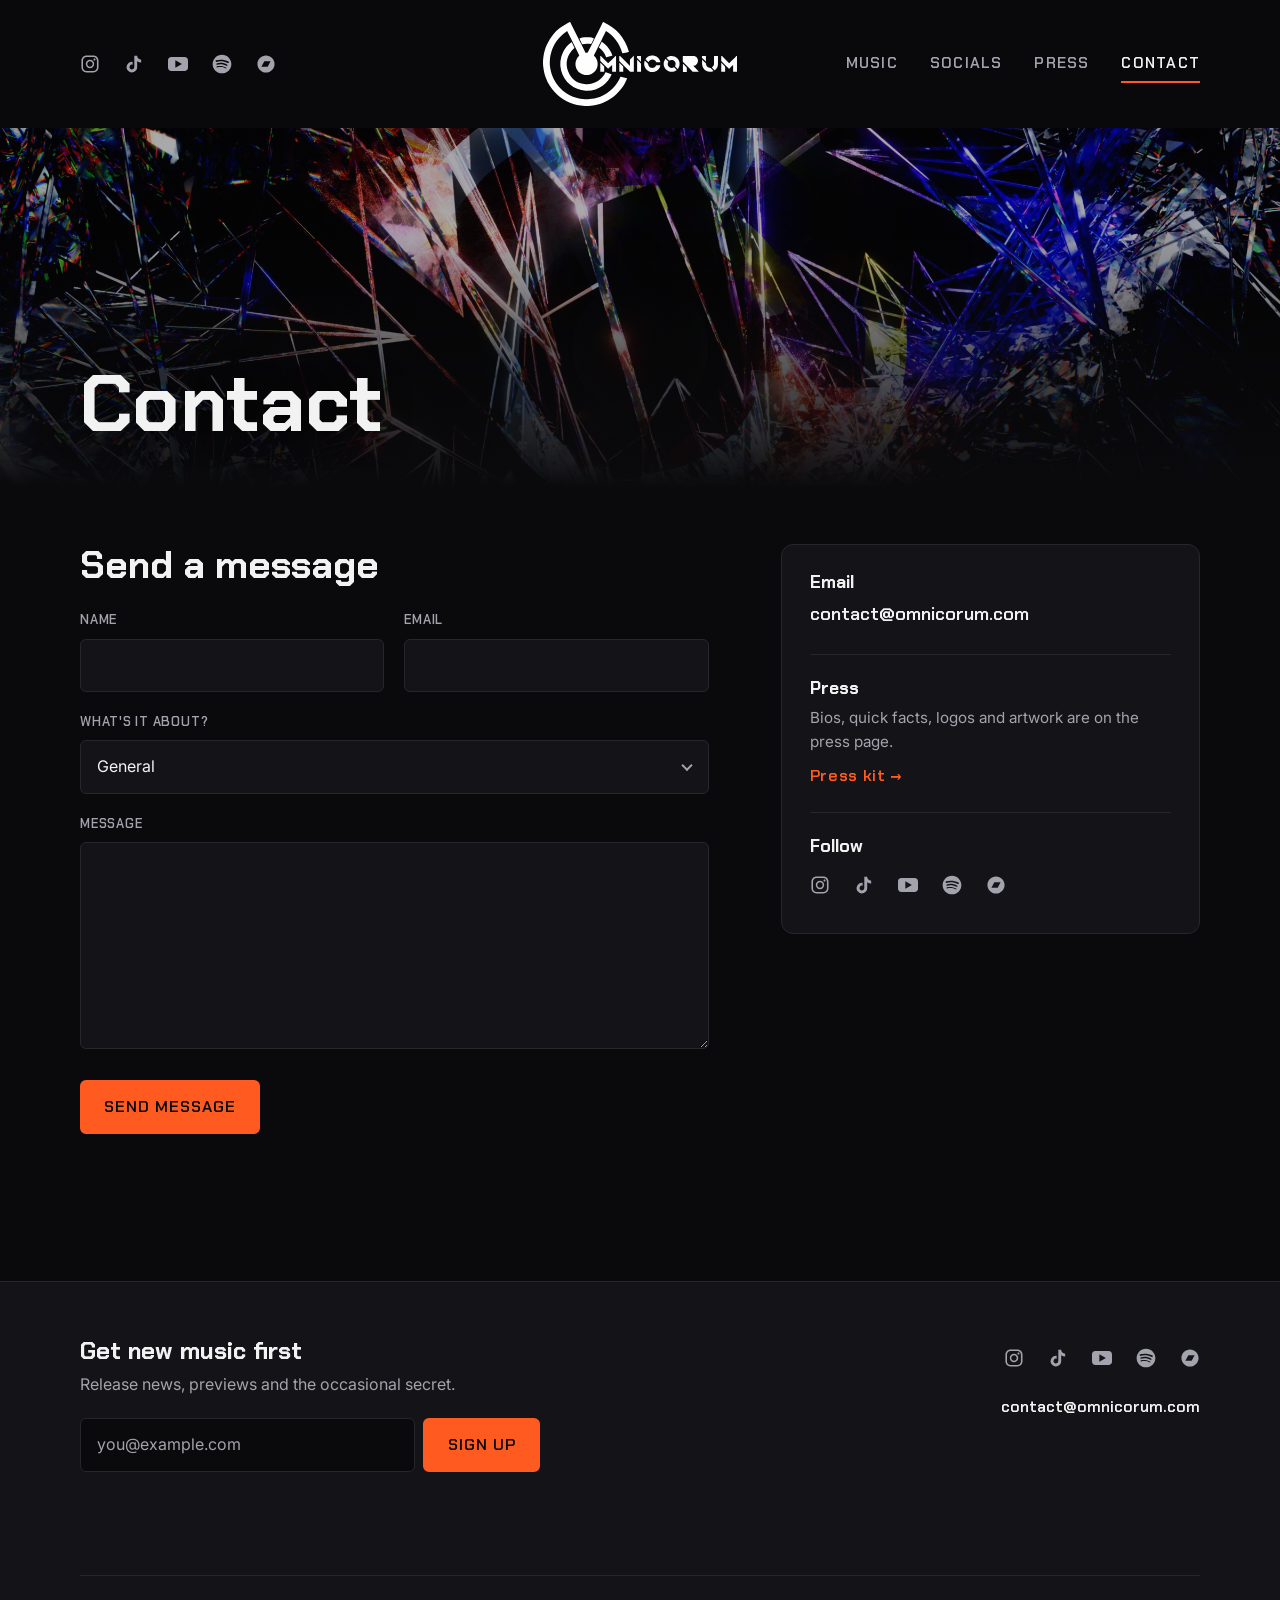
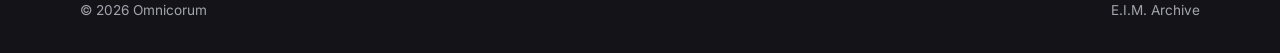
==== contact.html @ ad64fa4e "redesign 6" ====
<!doctype html>
<html lang="en">
<head>
  <meta charset="utf-8">
  <meta name="viewport" content="width=device-width, initial-scale=1">
  <title>Contact | Omnicorum</title>
  <meta name="description" content="Contact Omnicorum for booking, press, collaborations and general inquiries.">

  <link rel="preconnect" href="https://fonts.googleapis.com">
  <link rel="preconnect" href="https://fonts.gstatic.com" crossorigin>
  <link rel="stylesheet" href="css/style.css">
  <script src="js/main.js" defer></script>
</head>
<body>
  <a class="skip-link" href="#main">Skip to content</a>

  <!-- ================= BANNER (same on every page) ================= -->
  <header class="site-header">
    <div class="container header-inner">
      <ul class="social-links header-socials">
        <li><a href="https://www.instagram.com/omnicorum" target="_blank" rel="noopener" aria-label="Instagram"><svg class="icon" aria-hidden="true"><use href="assets/icons/sprite.svg#instagram"></use></svg></a></li>
        <li><a href="https://www.tiktok.com/@omnicorum" target="_blank" rel="noopener" aria-label="TikTok"><svg class="icon" aria-hidden="true"><use href="assets/icons/sprite.svg#tiktok"></use></svg></a></li>
        <li><a href="https://www.youtube.com/@omnicorum" target="_blank" rel="noopener" aria-label="YouTube"><svg class="icon" aria-hidden="true"><use href="assets/icons/sprite.svg#youtube"></use></svg></a></li>
        <li><a href="https://open.spotify.com/artist/0wldjAyeuhWqBZ5R2UJt0f" target="_blank" rel="noopener" aria-label="Spotify"><svg class="icon" aria-hidden="true"><use href="assets/icons/sprite.svg#spotify"></use></svg></a></li>
        <li><a href="https://omnicorum.bandcamp.com" target="_blank" rel="noopener" aria-label="Bandcamp"><svg class="icon" aria-hidden="true"><use href="assets/icons/sprite.svg#bandcamp"></use></svg></a></li>
      </ul>

      <a class="logo" href="index.html">
        <img src="assets/brand/OMNI%20Full%20Name%20Logo.svg" alt="Omnicorum, home" width="1843" height="798">
      </a>

      <nav class="site-nav" aria-label="Main">
        <ul>
          <li><a href="music.html">Music</a></li>
          <li><a href="socials.html">Socials</a></li>
          <li><a href="press.html">Press</a></li>
          <li><a href="contact.html" aria-current="page">Contact</a></li>
        </ul>
      </nav>
    </div>
  </header>
  <!-- =============== END BANNER =============== -->

  <main id="main">

    <!-- ===== PAGE TITLE BANNER ===== -->
    <div class="page-head">
      <div class="hero-bg" aria-hidden="true">
        <img
          src="assets/releases/the-end-of-an-era/banner-1200.jpg"
          srcset="assets/releases/the-end-of-an-era/banner-1200.jpg 1200w,
                  assets/releases/the-end-of-an-era/banner-2400.jpg 2400w"
          sizes="100vw" alt="" fetchpriority="high">
      </div>
      <div class="container">
        <h1>Contact</h1>
      </div>
    </div>

    <section class="section" aria-labelledby="form-title">
      <div class="container contact-layout">

        <!-- ===== CONTACT FORM =====
             Until Formspree is set up, submitting opens the visitor's email app with the message filled in.
             To switch to Formspree: paste your form URL into data-formspree="" (e.g. https://formspree.io/f/abcdwxyz). -->
        <form class="contact-form" data-contact data-formspree="" data-email="contact@omnicorum.com">
          <h2 id="form-title">Send a message</h2>

          <div class="form-row">
            <div class="form-field">
              <label for="contact-name">Name</label>
              <input id="contact-name" name="name" type="text" autocomplete="name" required>
            </div>
            <div class="form-field">
              <label for="contact-email">Email</label>
              <input id="contact-email" name="email" type="email" autocomplete="email" required>
            </div>
          </div>

          <div class="form-field">
            <label for="contact-type">What's it about?</label>
            <div class="select-wrap">
              <select id="contact-type" name="type">
                <option value="booking">Booking</option>
                <option value="press">Press</option>
                <option value="collab">Collaboration</option>
                <option value="general" selected>General</option>
              </select>
            </div>
          </div>

          <div class="form-field">
            <label for="contact-message">Message</label>
            <textarea id="contact-message" name="message" rows="7" required></textarea>
          </div>

          <!-- Spam trap: hidden from people, bots tend to fill it in -->
          <div class="visually-hidden" aria-hidden="true">
            <label for="contact-gotcha">Leave this empty</label>
            <input id="contact-gotcha" name="_gotcha" type="text" tabindex="-1" autocomplete="off">
          </div>

          <button class="btn" type="submit">Send message</button>
          <p class="form-status" role="status" aria-live="polite"></p>
        </form>

        <!-- ===== DIRECT CONTACT ===== -->
        <aside class="contact-aside" aria-label="Other ways to get in touch">
          <div class="contact-block">
            <h2>Email</h2>
            <a class="contact-email" href="mailto:contact@omnicorum.com">contact@omnicorum.com</a>
          </div>

          <div class="contact-block">
            <h2>Press</h2>
            <p>Bios, quick facts, logos and artwork are on the press page.</p>
            <a class="text-link" href="press.html">Press kit &rarr;</a>
          </div>

          <div class="contact-block">
            <h2>Follow</h2>
            <ul class="social-links">
              <li><a href="https://www.instagram.com/omnicorum" target="_blank" rel="noopener" aria-label="Instagram"><svg class="icon" aria-hidden="true"><use href="assets/icons/sprite.svg#instagram"></use></svg></a></li>
              <li><a href="https://www.tiktok.com/@omnicorum" target="_blank" rel="noopener" aria-label="TikTok"><svg class="icon" aria-hidden="true"><use href="assets/icons/sprite.svg#tiktok"></use></svg></a></li>
              <li><a href="https://www.youtube.com/@omnicorum" target="_blank" rel="noopener" aria-label="YouTube"><svg class="icon" aria-hidden="true"><use href="assets/icons/sprite.svg#youtube"></use></svg></a></li>
              <li><a href="https://open.spotify.com/artist/0wldjAyeuhWqBZ5R2UJt0f" target="_blank" rel="noopener" aria-label="Spotify"><svg class="icon" aria-hidden="true"><use href="assets/icons/sprite.svg#spotify"></use></svg></a></li>
              <li><a href="https://omnicorum.bandcamp.com" target="_blank" rel="noopener" aria-label="Bandcamp"><svg class="icon" aria-hidden="true"><use href="assets/icons/sprite.svg#bandcamp"></use></svg></a></li>
            </ul>
          </div>
        </aside>

      </div>
    </section>

  </main>

  <!-- ================= FOOTER (same on every page) ================= -->
  <footer class="site-footer">
    <div class="container">
      <div class="footer-grid">
        <div class="signup">
          <h2>Get new music first</h2>
          <p>Release news, previews and the occasional secret.</p>
          <form class="signup-form" data-placeholder>
            <label class="visually-hidden" for="footer-email">Email address</label>
            <input id="footer-email" type="email" name="email" placeholder="you@example.com" autocomplete="email" required>
            <button class="btn" type="submit">Sign up</button>
          </form>
          <p class="form-status" role="status" aria-live="polite"></p>
        </div>

        <div class="footer-links">
          <ul class="social-links">
            <li><a href="https://www.instagram.com/omnicorum" target="_blank" rel="noopener" aria-label="Instagram"><svg class="icon" aria-hidden="true"><use href="assets/icons/sprite.svg#instagram"></use></svg></a></li>
            <li><a href="https://www.tiktok.com/@omnicorum" target="_blank" rel="noopener" aria-label="TikTok"><svg class="icon" aria-hidden="true"><use href="assets/icons/sprite.svg#tiktok"></use></svg></a></li>
            <li><a href="https://www.youtube.com/@omnicorum" target="_blank" rel="noopener" aria-label="YouTube"><svg class="icon" aria-hidden="true"><use href="assets/icons/sprite.svg#youtube"></use></svg></a></li>
            <li><a href="https://open.spotify.com/artist/0wldjAyeuhWqBZ5R2UJt0f" target="_blank" rel="noopener" aria-label="Spotify"><svg class="icon" aria-hidden="true"><use href="assets/icons/sprite.svg#spotify"></use></svg></a></li>
            <li><a href="https://omnicorum.bandcamp.com" target="_blank" rel="noopener" aria-label="Bandcamp"><svg class="icon" aria-hidden="true"><use href="assets/icons/sprite.svg#bandcamp"></use></svg></a></li>
          </ul>
          <a class="footer-email" href="mailto:contact@omnicorum.com">contact@omnicorum.com</a>
        </div>
      </div>

      <div class="footer-bottom">
        <p>&copy; <span data-year>2026</span> Omnicorum</p>
        <a href="arg/">E.I.M. Archive</a>
      </div>
    </div>
  </footer>
  <!-- =============== END FOOTER =============== -->
</body>
</html>
---- css/style.css ----
@import url("https://fonts.googleapis.com/css2?family=Chakra+Petch:wght@500;600;700&family=Inter:wght@400;500;600&display=swap");

:root {
    --color-bg: #0a0a0c; /* page background */
    --color-surface: #141418; /* footer & cards */
    --color-border: #26262d; /* lines and outlines */
    --color-text: #f2f2f2; /* main text */
    --color-text-muted: #a3a3ad; /* secondary title and idle icons */
    --color-accent: #ff5a1f; /* accents */
    --color-accent-2: #3ee6ff; /* small details */
    --color-on-accent: #0a0a0c; /* text that sits on top of accent color */

    --font-display: "Chakra Petch", system-ui, sans-serif; /* headings, nav, buttons */
    --font-body:    "Inter", system-ui, -apple-system, "Segoe UI", sans-serif;

    --logo-filter: invert(1);

    /* Frosted glass panes */
    --glass-bg: color-mix(in srgb, var(--color-bg) 45%, transparent); /* tint behind the blur */
    --glass-blur: 20px;                                               /* how blurry */
    --glass-border: color-mix(in srgb, var(--color-text) 12%, transparent);

    --max-width: 1200px;
    --gutter: clamp(16px, 4vw, 40px);
    --header-height: 128px;           /* banner height at the top of the page */
    --header-height-scrolled: 64px;   /* banner height after scrolling */
    --logo-height: 84px;              /* logo size at the top of the page */
    --logo-height-scrolled: 40px;     /* logo size after scrolling */
    --logo-height-mobile: 56px;       /* phones/tablets, at the top */
    --logo-height-mobile-scrolled: 30px;
    --header-height-mobile: 124px;           /* phones/tablets banner, at the top */
    --header-height-mobile-scrolled: 88px;   /* phones/tablets banner, after scrolling */
    --radius: 6px;
    --transition: 200ms ease;
}

*, *::before, *::after { box-sizing: border-box; }
* { margin: 0; }

html {
  -webkit-text-size-adjust: 100%;
  scroll-padding-top: calc(var(--header-space-scrolled) + 16px);
}

body {
  min-height: 100vh;
  display: flex;
  flex-direction: column;
  background: var(--color-bg);
  color: var(--color-text);
  font-family: var(--font-body);
  font-size: 1rem;
  line-height: 1.6;
  -webkit-font-smoothing: antialiased;
}

main { flex: 1; }

img, svg, video, iframe { display: block; max-width: 100%; }
img { height: auto; }
input, button, textarea, select { font: inherit; color: inherit; }
a { color: inherit; }
p { max-width: 65ch; }

h1, h2, h3 {
  font-family: var(--font-display);
  font-weight: 700;
  line-height: 1.1;
  text-wrap: balance;
}
h1 { font-size: clamp(2.25rem, 6vw, 4rem); }
h2 { font-size: clamp(1.6rem, 3.5vw, 2.4rem); }
h3 { font-size: 1.25rem; }

::selection { background: var(--color-accent); color: var(--color-on-accent); }

:focus-visible {
  outline: 2px solid var(--color-accent-2);
  outline-offset: 3px;
  border-radius: 2px;
}

.container {
  width: 100%;
  max-width: var(--max-width);
  margin-inline: auto;
  padding-inline: var(--gutter);
}

.visually-hidden {
  position: absolute !important;
  width: 1px; height: 1px;
  padding: 0; margin: -1px;
  overflow: hidden;
  clip: rect(0 0 0 0);
  white-space: nowrap;
  border: 0;
}

.skip-link {
  position: absolute;
  left: var(--gutter);
  top: -100px;
  z-index: 200;
  padding: 8px 16px;
  background: var(--color-accent);
  color: var(--color-on-accent);
  font-weight: 600;
  border-radius: var(--radius);
  text-decoration: none;
}
.skip-link:focus { top: 12px; }

.btn {
  display: inline-flex;
  align-items: center;
  justify-content: center;
  gap: 0.5em;
  padding: 0.75em 1.4em;
  border: 2px solid var(--color-accent);
  border-radius: var(--radius);
  background: var(--color-accent);
  color: var(--color-on-accent);
  font-family: var(--font-display);
  font-weight: 600;
  letter-spacing: 0.06em;
  text-transform: uppercase;
  text-decoration: none;
  cursor: pointer;
  transition: background var(--transition), border-color var(--transition), color var(--transition);
}
.btn:hover {
  background: color-mix(in srgb, var(--color-accent) 80%, white);
  border-color: color-mix(in srgb, var(--color-accent) 80%, white);
}

.btn--outline {
  background: transparent;
  color: var(--color-text);
  border-color: var(--color-border);
}
.btn--outline:hover {
  background: transparent;
  color: var(--color-accent);
  border-color: var(--color-accent);
}

.icon {
  width: 20px;
  height: 20px;
  fill: currentColor;
  flex-shrink: 0;
}

.social-links {
  display: flex;
  gap: 4px;
  list-style: none;
  padding: 0;
}
.social-links a {
  display: grid;
  place-items: center;
  width: 40px;
  height: 40px;
  color: var(--color-text-muted);
  border-radius: var(--radius);
  transition: color var(--transition);
}
.social-links a:hover { color: var(--color-accent); }

/* ---------- BANNER (site header) ----------
   The banner floats over the page (position: fixed) and the page reserves its
   full height at the top. Shrinking it on scroll then doesn't move anything
   below it, which is what used to make it flicker near the top of the page. */
:root {
  --header-space: var(--header-height);                   /* room reserved at the top of every page */
  --header-space-scrolled: var(--header-height-scrolled);
}
body { padding-top: var(--header-space); }

.site-header {
  position: fixed;
  top: 0;
  left: 0;
  right: 0;
  z-index: 100;
  background: color-mix(in srgb, var(--color-bg) 85%, transparent);
  -webkit-backdrop-filter: blur(12px);
  backdrop-filter: blur(12px);
  box-shadow: 0 1px 0 transparent; /* a line that doesn't add height */
  transition: box-shadow var(--transition);
}
.site-header.is-scrolled { box-shadow: 0 1px 0 var(--color-border); }

/* Left and right columns are equal (1fr), so the logo is always dead center */
.header-inner {
  display: grid;
  grid-template-columns: 1fr auto 1fr;
  align-items: center;
  gap: 24px;
  height: var(--header-height);
  transition: height var(--transition);
}
.is-scrolled .header-inner { height: var(--header-height-scrolled); }

.header-socials {
  justify-self: start;
  margin-left: -10px; /* lines the first icon up with the page edge */
}

.logo { justify-self: center; }
.logo img {
  height: var(--logo-height);
  width: auto;
  filter: var(--logo-filter);
  transition: height var(--transition);
}
.is-scrolled .logo img { height: var(--logo-height-scrolled); }

.site-nav { justify-self: end; }
.site-nav ul {
  display: flex;
  gap: clamp(16px, 2.5vw, 32px);
  list-style: none;
  padding: 0;
}
.site-nav a {
  display: block;
  padding-block: 6px;
  font-family: var(--font-display);
  font-size: 0.95rem;
  font-weight: 600;
  letter-spacing: 0.08em;
  text-transform: uppercase;
  text-decoration: none;
  color: var(--color-text-muted);
  border-bottom: 2px solid transparent;
  transition: color var(--transition), border-color var(--transition);
}
.site-nav a:hover { color: var(--color-text); }
.site-nav a[aria-current="page"] {
  color: var(--color-text);
  border-bottom-color: var(--color-accent);
}

/* Tablets & phones: logo on top, links underneath, social icons live in the footer */

@media (max-width: 1000px) {
  :root {
    --header-space: var(--header-height-mobile);
    --header-space-scrolled: var(--header-height-mobile-scrolled);
  }
  .header-inner {
    grid-template-columns: 1fr;
    justify-items: center;
    align-content: center;
    gap: 6px;
    height: var(--header-height-mobile);
  }
  .is-scrolled .header-inner { height: var(--header-height-mobile-scrolled); }

  .header-socials { display: none; }

  .logo img { height: var(--logo-height-mobile); }
  .is-scrolled .logo img { height: var(--logo-height-mobile-scrolled); }

  .site-nav { justify-self: center; }
  .site-nav ul { gap: 20px; }
  .site-nav a { font-size: 0.85rem; }
}

@media (max-width: 360px) {
  .site-nav ul { gap: 14px; }
  .site-nav a { font-size: 0.8rem; letter-spacing: 0.05em; }
}


/* ---------- FOOTER ---------- */
.site-footer {
  margin-top: 0;
  padding-block: 56px 32px;
  background: var(--color-surface);
  border-top: 1px solid var(--color-border);
}

.footer-grid {
  display: grid;
  grid-template-columns: 1.2fr 1fr;
  gap: 48px;
  align-items: start;
}

.signup h2 { font-size: 1.5rem; margin-bottom: 8px; }
.signup > p { color: var(--color-text-muted); margin-bottom: 20px; }

.signup-form {
  display: flex;
  gap: 8px;
  max-width: 460px;
}
.signup-form input {
  flex: 1;
  min-width: 0;
  padding: 0.75em 1em;
  background: var(--color-bg);
  border: 1px solid var(--color-border);
  border-radius: var(--radius);
}
.signup-form input::placeholder { color: var(--color-text-muted); }
.signup-form input:focus-visible { outline-offset: 0; border-color: var(--color-accent-2); }

.form-status {
  min-height: 1.6em;
  margin-top: 12px;
  font-size: 0.9rem;
  color: var(--color-accent-2);
}

.footer-links {
  justify-self: end;
  display: flex;
  flex-direction: column;
  align-items: flex-end;
  gap: 16px;
}
.footer-links .social-links { margin-right: -10px; }

.footer-email {
  font-family: var(--font-display);
  font-weight: 600;
  text-decoration: none;
  transition: color var(--transition);
}
.footer-email:hover { color: var(--color-accent); }

.footer-bottom {
  display: flex;
  flex-wrap: wrap;
  justify-content: space-between;
  gap: 8px;
  margin-top: 48px;
  padding-top: 24px;
  border-top: 1px solid var(--color-border);
  font-size: 0.85rem;
  color: var(--color-text-muted);
}
.footer-bottom a { text-decoration: none; transition: color var(--transition); }
.footer-bottom a:hover { color: var(--color-accent-2); }

@media (max-width: 720px) {
  .footer-grid { grid-template-columns: 1fr; }
  .footer-links { justify-self: start; align-items: flex-start; }
  .footer-links .social-links { margin-right: 0; margin-left: -10px; }
  .signup-form { flex-direction: column; }
}


/* ---------- REDUCED MOTION ---------- */
@media (prefers-reduced-motion: reduce) {
  *, *::before, *::after {
    transition-duration: 0.01ms !important;
    animation-duration: 0.01ms !important;
    scroll-behavior: auto !important;
  }
}

/* ---------- SHARED SECTIONS (used on every page) ---------- */
.section { padding-block: clamp(64px, 9vw, 112px); }
.section + .section { padding-top: 0; } /* stacked sections share one gap */

.section-head { margin-bottom: clamp(24px, 4vw, 40px); }
.section-head h2 { margin-top: 8px; }

.text-link {
  font-family: var(--font-display);
  font-weight: 600;
  letter-spacing: 0.04em;
  color: var(--color-accent);
  text-decoration: none;
  border-bottom: 1px solid transparent;
  transition: border-color var(--transition);
}
.text-link:hover { border-bottom-color: currentColor; }

/* Click-to-load YouTube video (built by main.js) */
.video {
  position: relative;
  aspect-ratio: 16 / 9;
  overflow: hidden;
  background: var(--color-surface);
  border: 1px solid var(--color-border);
  border-radius: var(--radius);
}
.video > iframe,
.video-play {
  position: absolute;
  inset: 0;
  width: 100%;
  height: 100%;
  border: 0;
}
.video-play { padding: 0; background: none; cursor: pointer; }
.video-play img {
  width: 100%;
  height: 100%;
  object-fit: cover;
  filter: brightness(0.7);
  transition: filter var(--transition), transform 400ms ease;
}
.video-play:hover img { filter: brightness(0.85); transform: scale(1.03); }

.video-play-icon {
  position: absolute;
  left: 50%;
  top: 50%;
  translate: -50% -50%;
  display: grid;
  place-items: center;
  width: clamp(56px, 8vw, 80px);
  aspect-ratio: 1;
  border-radius: 50%;
  background: var(--color-accent);
  box-shadow: 0 10px 40px rgba(0, 0, 0, 0.5);
  transition: scale var(--transition);
}
.video-play:hover .video-play-icon { scale: 1.08; }
.video-play-icon::after { /* the play triangle */
  content: "";
  margin-left: 12%;
  border-style: solid;
  border-width: 12px 0 12px 20px;
  border-color: transparent transparent transparent var(--color-on-accent);
}

/* Shown only if JavaScript fails to load */
.video-fallback {
  position: absolute;
  inset: 0;
  display: grid;
  place-items: center;
  color: var(--color-text-muted);
}


/* ---------- HOME PAGE ---------- */

/* Hero: latest release */
.hero {
  position: relative;
  isolation: isolate;
  overflow: hidden;
  display: flex;
  align-items: center;
  min-height: min(80vh, 760px);
  padding-block: clamp(48px, 8vw, 96px);
}
.hero-bg { position: absolute; inset: 0; z-index: -1; }
.hero-bg img { width: 100%; height: 100%; object-fit: cover; }
.hero-bg::after { /* darkens the art so the text stays readable, fades into the page at the bottom */
  content: "";
  position: absolute;
  inset: 0;
  background:
    linear-gradient(to top, var(--color-bg) 0%, transparent 35%),
    color-mix(in srgb, var(--color-bg) 30%, transparent);
}

.hero-inner {
  display: grid;
  grid-template-columns: minmax(0, 420px) 1fr;
  align-items: center;
  gap: clamp(32px, 6vw, 80px);
}
.hero-cover {
  width: 100%;
  aspect-ratio: 1;
  border-radius: var(--radius);
  box-shadow: 0 30px 80px rgba(0, 0, 0, 0.6);
}
.hero-text {
  padding: clamp(24px, 4vw, 48px);
  background: var(--glass-bg);
  -webkit-backdrop-filter: blur(var(--glass-blur)) saturate(1.2);
  backdrop-filter: blur(var(--glass-blur)) saturate(1.2);
  border: 1px solid var(--glass-border);
  border-radius: calc(var(--radius) * 2);
}
.hero-text h1 { margin-bottom: 8px; }
.hero-meta {
  font-family: var(--font-display);
  font-weight: 500;
  letter-spacing: 0.08em;
  text-transform: uppercase;
  color: var(--color-text-muted);
}
.hero-actions {
  display: flex;
  flex-wrap: wrap;
  gap: 12px;
  margin-top: 32px;
}
.hero-actions .btn--outline { background: color-mix(in srgb, var(--color-bg) 50%, transparent); }
.hero-also {
  margin-top: 20px;
  font-size: 0.9rem;
  color: var(--color-text-muted);
}
.hero-also a {
  color: var(--color-text);
  text-decoration-color: var(--color-border);
  text-underline-offset: 3px;
  transition: color var(--transition);
}
.hero-also a:hover { color: var(--color-accent); }

@media (max-width: 760px) {
  .hero { min-height: 0; }
  .hero-inner { grid-template-columns: 1fr; }
  .hero-cover { max-width: 280px; }
}

/* About */
.about {
  display: grid;
  grid-template-columns: 1fr 2fr;
  align-items: start;
  gap: 24px 64px;
}
.about h2 { margin-top: 8px; }
.about-text p { font-size: 1.125rem; }
.about-text p + p { margin-top: 20px; }

@media (max-width: 760px) {
  .about { grid-template-columns: 1fr; }
}

/* ---------- PAGE TITLE BANNER (top of inner pages) ----------
   Reuses the hero's background art (.hero-bg), cropped to a short strip. */
.page-head {
  position: relative;
  isolation: isolate;
  overflow: hidden;
  display: flex;
  align-items: flex-end;
  min-height: clamp(220px, 30vw, 360px);
  padding-block: 48px clamp(24px, 4vw, 40px);
}
.page-head .hero-bg img { object-position: center 35%; }
.page-head .hero-bg::after {
  background:
    linear-gradient(to top, var(--color-bg) 0%, transparent 70%),
    color-mix(in srgb, var(--color-bg) 35%, transparent);
}
.page-head h1 {
  font-size: clamp(2.5rem, 7vw, 5rem);
  text-shadow: 0 4px 30px rgba(0, 0, 0, 0.6);
}
.page-head + .section { padding-top: clamp(32px, 5vw, 56px); }


/* ---------- MUSIC PAGE ---------- */

/* Releases */
.release {
  display: grid;
  grid-template-columns: 1fr 1fr;
  align-items: center;
  gap: clamp(24px, 5vw, 64px);
}
.release + .release {
  margin-top: clamp(40px, 6vw, 72px);
  padding-top: clamp(40px, 6vw, 72px);
  border-top: 1px solid var(--color-border);
}
.release h3 { font-size: clamp(1.75rem, 3.5vw, 2.5rem); }
.release-meta {
  margin-top: 8px;
  font-family: var(--font-display);
  font-weight: 500;
  letter-spacing: 0.08em;
  text-transform: uppercase;
  color: var(--color-text-muted);
}
.release-desc { margin-top: 16px; color: var(--color-text-muted); }
.release-actions {
  display: flex;
  flex-wrap: wrap;
  gap: 12px;
  margin-top: 24px;
}
.release-note {
  margin-top: 28px;
  padding: 16px 20px;
  background: var(--color-surface);
  border-left: 2px solid var(--color-accent);
  border-radius: 0 var(--radius) var(--radius) 0;
  font-size: 0.95rem;
  color: var(--color-text-muted);
}
.release-note a { display: inline-block; margin-top: 6px; }

.release-embed iframe {
  width: 100%;
  height: 352px;
  border: 0;
  border-radius: 12px;
}

@media (max-width: 860px) {
  .release { grid-template-columns: 1fr; }
}

/* Featured On */
.feature-grid {
  display: grid;
  grid-template-columns: repeat(auto-fill, minmax(220px, 1fr));
  gap: 32px 24px;
  list-style: none;
  padding: 0;
}
.feature-card a { display: block; text-decoration: none; }
.feature-cover {
  overflow: hidden;
  border-radius: var(--radius);
  border: 1px solid var(--color-border);
}
.feature-cover img {
  width: 100%;
  aspect-ratio: 1;
  object-fit: cover;
  transition: transform 400ms ease;
}
.feature-card a:hover .feature-cover img { transform: scale(1.04); }
.feature-card h3 {
  margin-top: 14px;
  font-size: 1.1rem;
  transition: color var(--transition);
}
.feature-card a:hover h3 { color: var(--color-accent); }
.feature-card p { font-size: 0.9rem; color: var(--color-text-muted); }

/* Listen everywhere */
.platform-links {
  display: flex;
  flex-wrap: wrap;
  gap: 12px;
  list-style: none;
  padding: 0;
}


/* ---------- SOCIALS PAGE ---------- */

/* Section heading with a button on the right (e.g. YouTube + Subscribe) */
.section-head--split {
  display: flex;
  flex-wrap: wrap;
  align-items: flex-end;
  justify-content: space-between;
  gap: 16px;
}

/* Follow cards */
.follow-grid {
  display: grid;
  grid-template-columns: repeat(auto-fill, minmax(240px, 1fr));
  gap: 16px;
  list-style: none;
  padding: 0;
}
.follow-card {
  position: relative;
  display: flex;
  flex-direction: column;
  gap: 2px;
  height: 100%;
  padding: 24px;
  background: var(--color-surface);
  border: 1px solid var(--color-border);
  border-radius: calc(var(--radius) * 2);
  text-decoration: none;
  transition: border-color var(--transition), transform var(--transition);
}
.follow-card:hover {
  border-color: var(--color-accent);
  transform: translateY(-2px);
}
.follow-card::after { /* "opens in a new tab" arrow */
  content: "\2197";
  position: absolute;
  top: 20px;
  right: 22px;
  color: var(--color-text-muted);
  transition: color var(--transition);
}
.follow-card:hover::after { color: var(--color-accent); }

.follow-icon {
  width: 28px;
  height: 28px;
  margin-bottom: 18px;
  color: var(--color-text-muted);
  transition: color var(--transition);
}
.follow-card:hover .follow-icon { color: var(--color-accent); }

.follow-name {
  font-family: var(--font-display);
  font-size: 1.25rem;
  font-weight: 700;
}
.follow-handle { font-size: 0.9rem; color: var(--color-text-muted); }
.follow-desc { margin-top: 12px; font-size: 0.95rem; color: var(--color-text-muted); }

/* Latest videos grid (filled by main.js) */
.video-grid {
  display: grid;
  grid-template-columns: repeat(2, 1fr);
  gap: 32px 24px;
  list-style: none;
  padding: 0;
}
.video-title {
  margin-top: 12px;
  font-size: 1.05rem;
  line-height: 1.3;
}
.video-date { margin-top: 4px; font-size: 0.85rem; color: var(--color-text-muted); }

@media (max-width: 640px) {
  .video-grid { grid-template-columns: 1fr; }
}


/* ---------- PRESS PAGE ---------- */

.btn--small { padding: 0.45em 0.9em; font-size: 0.8rem; }

/* Bios on the left, quick facts on the right */
.press-layout {
  display: grid;
  grid-template-columns: minmax(0, 2fr) minmax(260px, 1fr);
  align-items: start;
  gap: clamp(32px, 6vw, 72px);
}

.bio + .bio {
  margin-top: 48px;
  padding-top: 48px;
  border-top: 1px solid var(--color-border);
}
.bio-head {
  display: flex;
  align-items: center;
  justify-content: space-between;
  gap: 16px;
  margin-bottom: 16px;
}
.bio-text p { font-size: 1.05rem; }
.bio-text p + p { margin-top: 18px; }

.press-facts {
  position: sticky;
  top: calc(var(--header-space-scrolled) + 24px);
  padding: 28px;
  background: var(--color-surface);
  border: 1px solid var(--color-border);
  border-radius: calc(var(--radius) * 2);
}
.press-facts h2 { font-size: 1.25rem; margin-bottom: 20px; }
.press-facts dl { margin-bottom: 24px; }
.press-facts dl > div + div {
  margin-top: 14px;
  padding-top: 14px;
  border-top: 1px solid var(--color-border);
}
.press-facts dt {
  font-family: var(--font-display);
  font-size: 0.8rem;
  font-weight: 600;
  letter-spacing: 0.06em;
  text-transform: uppercase;
  color: var(--color-text-muted);
}
.press-facts dd { margin: 2px 0 0; }
.press-facts dd a { text-underline-offset: 3px; }
.press-facts dd a:hover { color: var(--color-accent); }

@media (max-width: 900px) {
  .press-layout { grid-template-columns: 1fr; }
  .press-facts { position: static; }
}

/* Downloads */
.download-grid {
  display: grid;
  grid-template-columns: repeat(auto-fill, minmax(240px, 1fr));
  gap: 24px;
  list-style: none;
  padding: 0;
}
.download-card {
  display: flex;
  flex-direction: column;
  padding: 16px;
  background: var(--color-surface);
  border: 1px solid var(--color-border);
  border-radius: calc(var(--radius) * 2);
}
.download-preview {
  display: grid;
  place-items: center;
  aspect-ratio: 4 / 3;
  margin-bottom: 16px;
  overflow: hidden;
  border-radius: var(--radius);
  background: var(--color-bg);
  position: relative;
}
.download-preview img {
  position: absolute;
  inset: 0;
  width: 100%;
  height: 100%;
  object-fit: cover;
}
.download-preview--light { background: var(--color-text); } /* black logos need a light backdrop */
.download-preview--light img { inset: 14%; width: 72%; height: 72%; object-fit: contain; }
.download-card h3 { font-size: 1.05rem; }
.download-card p { margin-top: 4px; font-size: 0.9rem; color: var(--color-text-muted); }
.download-links {
  display: flex;
  flex-wrap: wrap;
  gap: 8px 16px;
  margin-top: auto;
  padding-top: 16px;
}
.download-links a {
  font-family: var(--font-display);
  font-size: 0.9rem;
  font-weight: 600;
  color: var(--color-accent);
  text-decoration: none;
}
.download-links a::before { content: "\2193  "; } /* down arrow */
.download-links a:hover { text-decoration: underline; text-underline-offset: 3px; }

/* Press contact strip */
.press-contact {
  display: flex;
  flex-wrap: wrap;
  align-items: center;
  justify-content: space-between;
  gap: 24px;
}
.press-contact p { margin-top: 8px; color: var(--color-text-muted); }


/* ---------- CONTACT PAGE ---------- */

.contact-layout {
  display: grid;
  grid-template-columns: minmax(0, 3fr) minmax(260px, 2fr);
  align-items: start;
  gap: clamp(32px, 6vw, 72px);
}

/* Form */
.contact-form h2 { margin-bottom: 24px; }
.form-row {
  display: grid;
  grid-template-columns: 1fr 1fr;
  gap: 0 20px;
}
.form-field { margin-bottom: 20px; }
.form-field label {
  display: block;
  margin-bottom: 8px;
  font-family: var(--font-display);
  font-size: 0.8rem;
  font-weight: 600;
  letter-spacing: 0.06em;
  text-transform: uppercase;
  color: var(--color-text-muted);
}
.contact-form input,
.contact-form select,
.contact-form textarea {
  width: 100%;
  padding: 0.8em 1em;
  background: var(--color-surface);
  border: 1px solid var(--color-border);
  border-radius: var(--radius);
  transition: border-color var(--transition);
}
.contact-form input:focus-visible,
.contact-form select:focus-visible,
.contact-form textarea:focus-visible {
  outline-offset: 0;
  border-color: var(--color-accent-2);
}
.contact-form textarea { min-height: 180px; resize: vertical; }

/* Custom dropdown arrow, drawn in the theme's muted color */
.select-wrap { position: relative; }
.select-wrap select { appearance: none; -webkit-appearance: none; padding-right: 2.75em; cursor: pointer; }
.select-wrap::after {
  content: "";
  position: absolute;
  right: 1.1em;
  top: 50%;
  width: 8px;
  height: 8px;
  border-right: 2px solid var(--color-text-muted);
  border-bottom: 2px solid var(--color-text-muted);
  translate: 0 -70%;
  rotate: 45deg;
  pointer-events: none;
}
.contact-form option { background: var(--color-surface); color: var(--color-text); }

.contact-form .btn { margin-top: 4px; }
.form-status.is-error { color: var(--color-accent); }

/* Side panel */
.contact-aside {
  padding: 28px;
  background: var(--color-surface);
  border: 1px solid var(--color-border);
  border-radius: calc(var(--radius) * 2);
}
.contact-block + .contact-block {
  margin-top: 24px;
  padding-top: 24px;
  border-top: 1px solid var(--color-border);
}
.contact-block h2 { font-size: 1.1rem; margin-bottom: 8px; }
.contact-block p { margin-bottom: 8px; font-size: 0.95rem; color: var(--color-text-muted); }
.contact-block .social-links { margin-left: -10px; }
.contact-email {
  font-family: var(--font-display);
  font-size: 1.15rem;
  font-weight: 600;
  text-decoration: none;
  word-break: break-word;
  transition: color var(--transition);
}
.contact-email:hover { color: var(--color-accent); }

@media (max-width: 860px) {
  .contact-layout { grid-template-columns: 1fr; }
}
@media (max-width: 560px) {
  .form-row { grid-template-columns: 1fr; }
}
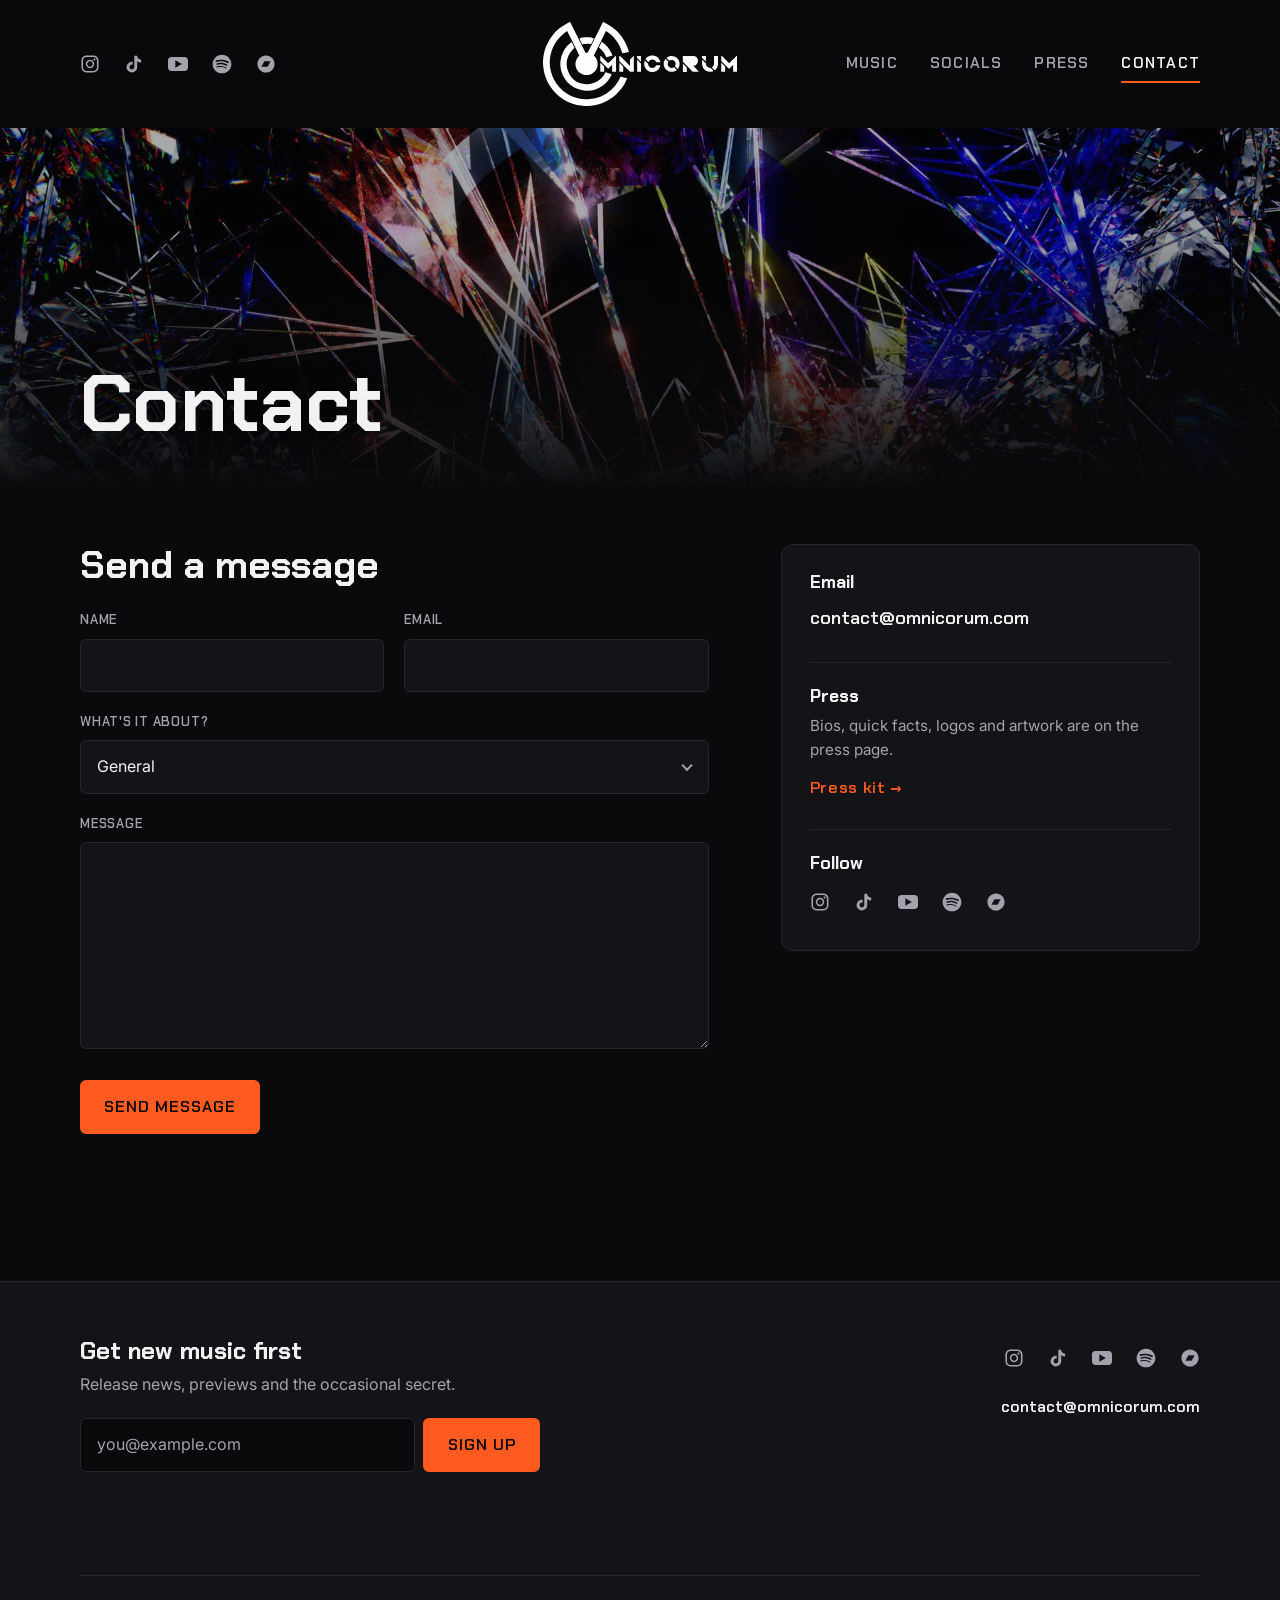
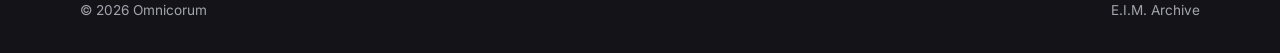
==== commit b244c9fe: "polish" ====
--- a/contact.html
+++ b/contact.html
@@ -5,6 +5,10 @@
   <meta name="viewport" content="width=device-width, initial-scale=1">
   <title>Contact | Omnicorum</title>
   <meta name="description" content="Contact Omnicorum for booking, press, collaborations and general inquiries.">
+
+  <link rel="icon" href="/favicon.ico" sizes="32x32">
+  <link rel="icon" href="/assets/brand/favicon.svg" type="image/svg+xml">
+  <link rel="apple-touch-icon" href="/assets/brand/apple-touch-icon.png">
 
   <link rel="preconnect" href="https://fonts.googleapis.com">
   <link rel="preconnect" href="https://fonts.gstatic.com" crossorigin>
@@ -49,6 +53,7 @@
         <img
           src="assets/releases/the-end-of-an-era/banner-1200.jpg"
           srcset="assets/releases/the-end-of-an-era/banner-1200.jpg 1200w,
+                  assets/releases/the-end-of-an-era/banner-1800.jpg 1800w,
                   assets/releases/the-end-of-an-era/banner-2400.jpg 2400w"
           sizes="100vw" alt="" fetchpriority="high">
       </div>
@@ -61,9 +66,9 @@
       <div class="container contact-layout">
 
         <!-- ===== CONTACT FORM =====
-             Until Formspree is set up, submitting opens the visitor's email app with the message filled in.
-             To switch to Formspree: paste your form URL into data-formspree="" (e.g. https://formspree.io/f/abcdwxyz). -->
-        <form class="contact-form" data-contact data-formspree="" data-email="contact@omnicorum.com">
+             Sends through Formspree (data-formspree). Clear that attribute to fall back to
+             opening the visitor's email app instead. -->
+        <form class="contact-form" data-contact data-formspree="https://formspree.io/f/xppppweq" data-email="contact@omnicorum.com">
           <h2 id="form-title">Send a message</h2>
 
           <div class="form-row">
@@ -141,9 +146,9 @@
         <div class="signup">
           <h2>Get new music first</h2>
           <p>Release news, previews and the occasional secret.</p>
-          <form class="signup-form" data-placeholder>
+          <form class="signup-form" data-kit action="https://app.kit.com/forms/10097243/subscriptions" method="post">
             <label class="visually-hidden" for="footer-email">Email address</label>
-            <input id="footer-email" type="email" name="email" placeholder="you@example.com" autocomplete="email" required>
+            <input id="footer-email" type="email" name="email_address" placeholder="you@example.com" autocomplete="email" required>
             <button class="btn" type="submit">Sign up</button>
           </form>
           <p class="form-status" role="status" aria-live="polite"></p>
--- a/css/style.css
+++ b/css/style.css
@@ -373,6 +373,8 @@
 .section-head h2 { margin-top: 8px; }
 
 .text-link {
+  display: inline-block;
+  padding-block: 4px; /* bigger tap area on phones */
   font-family: var(--font-display);
   font-weight: 600;
   letter-spacing: 0.04em;
@@ -837,6 +839,8 @@
   padding-top: 16px;
 }
 .download-links a {
+  display: inline-block;
+  padding-block: 4px;
   font-family: var(--font-display);
   font-size: 0.9rem;
   font-weight: 600;
@@ -855,6 +859,12 @@
   gap: 24px;
 }
 .press-contact p { margin-top: 8px; color: var(--color-text-muted); }
+.press-contact .btn { /* an email address reads better in normal case, and must fit tiny phones */
+  max-width: 100%;
+  text-transform: none;
+  letter-spacing: 0.02em;
+  overflow-wrap: anywhere;
+}
 
 
 /* ---------- CONTACT PAGE ---------- */
@@ -939,6 +949,8 @@
 .contact-block p { margin-bottom: 8px; font-size: 0.95rem; color: var(--color-text-muted); }
 .contact-block .social-links { margin-left: -10px; }
 .contact-email {
+  display: inline-block;
+  padding-block: 4px;
   font-family: var(--font-display);
   font-size: 1.15rem;
   font-weight: 600;
@@ -954,3 +966,8 @@
 @media (max-width: 560px) {
   .form-row { grid-template-columns: 1fr; }
 }
+
+
+/* ---------- 404 PAGE ---------- */
+.notfound-lead { font-size: 1.2rem; }
+.notfound-hint { margin-top: 40px; color: var(--color-text-muted); }
